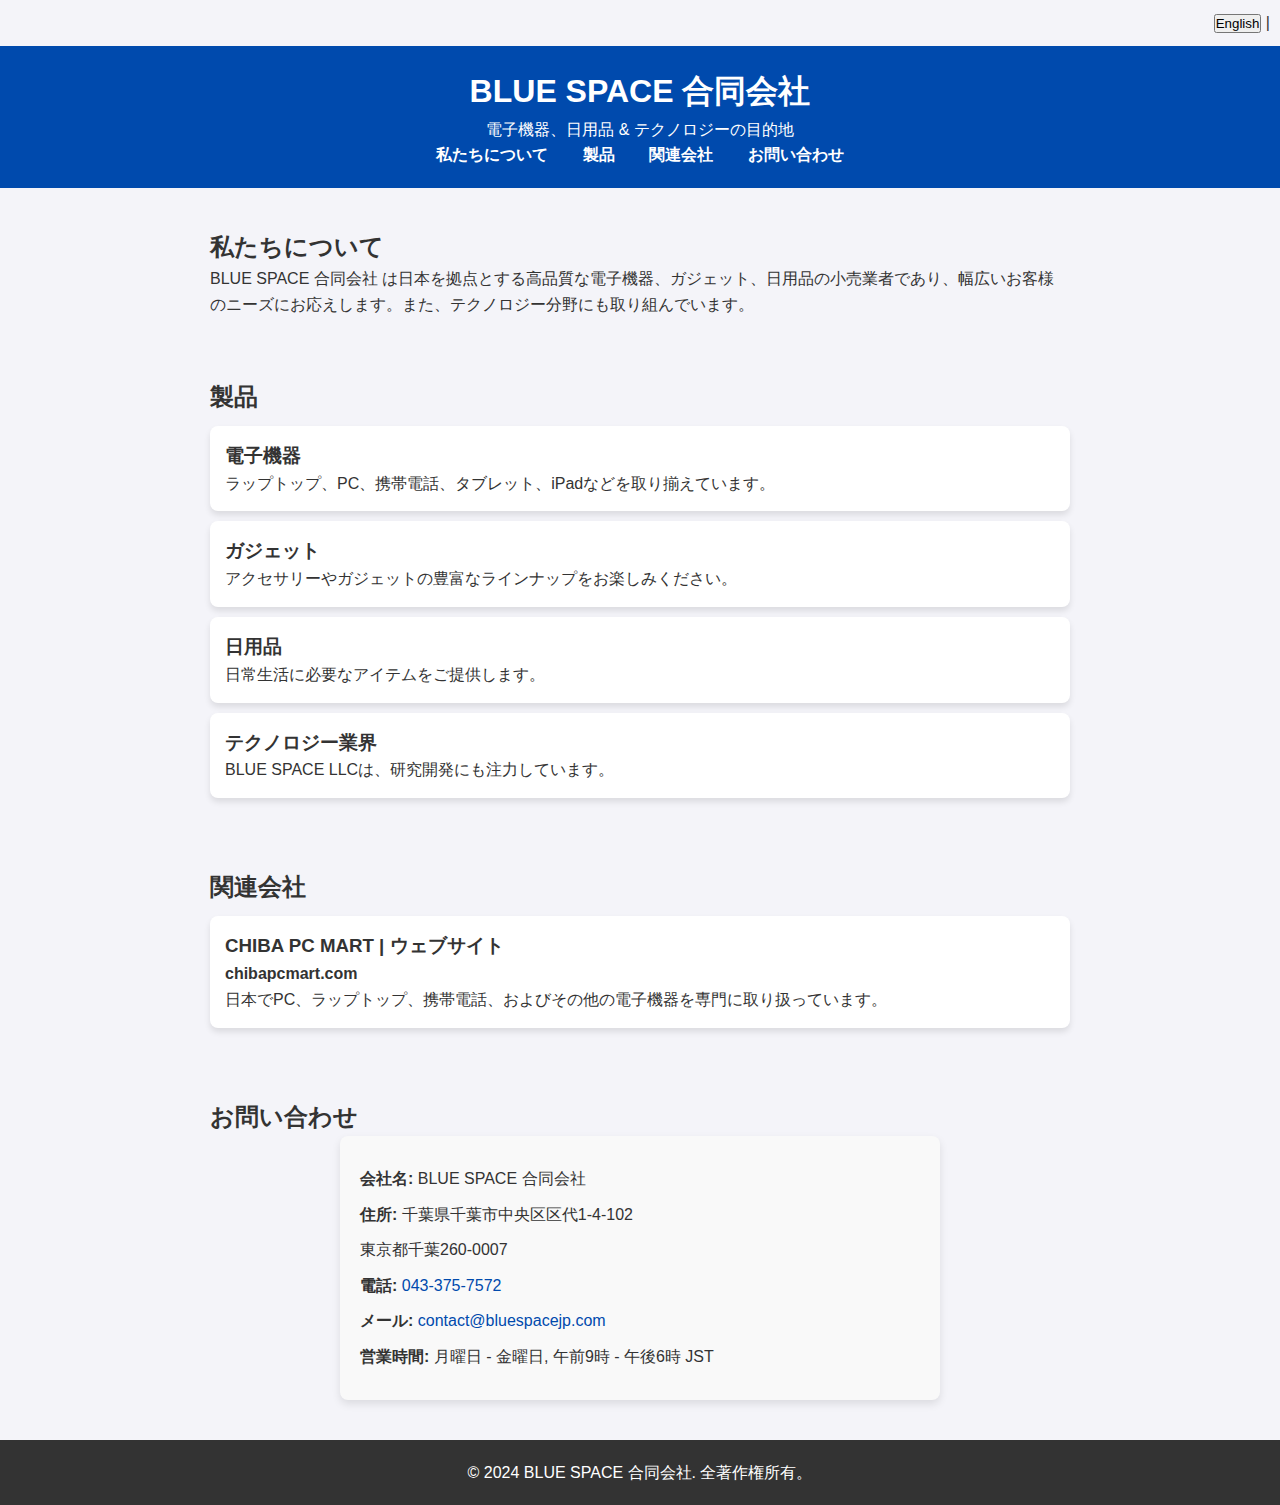
==== index.html @ 4b646bb5 "inialize the project" ====
<!DOCTYPE html>
<html lang="ja">
<head>
  <meta charset="UTF-8">
  <meta name="viewport" content="width=device-width, initial-scale=1.0">
  <meta name="description" content="BLUE SPACE 合同会社 - 電子機器、ガジェット、日用品の日本拠点ストア。ラップトップ、PC、携帯電話、タブレットなどを取り揃えています。">
  <meta name="keywords" content="BLUE SPACE 合同会社, 電子機器, ラップトップ, 携帯電話, ガジェット, 日用品 ,chibapcmart, chiba pc mart">
  <title>BLUE SPACE 合同会社 | 電子機器、日用品 & テクノロジー</title>
  <link rel="stylesheet" href="styles.css">
  <script src="script.js" defer></script>
  <script type="application/ld+json">
    {
      "@context": "http://schema.org",
      "@type": "Organization",
      "name": "BLUE SPACE 合同会社",
      "description": "電子機器、ガジェット、日用品を提供する日本拠点のストア。",
      "url": "https://bluespacejp.com",
      "sameAs": []
    }
  </script>
</head>
<body>

  <!-- Language Switch Button -->
  <div class="language-switch">
    <button onclick="switchLanguage('en')">English</button> |
    <!-- <button onclick="switchLanguage('ja')">日本語</button> -->
  </div>

  <!-- Header Section -->
  <header id="header">
    <h1>BLUE SPACE 合同会社</h1>
    <p>電子機器、日用品 & テクノロジーの目的地</p>
    <nav>
      <a href="#about">私たちについて</a>
      <a href="#products">製品</a>
      <a href="#sister-concern">関連会社</a>
      <a href="#contact">お問い合わせ</a>
    </nav>
  </header>

  <!-- About Section -->
  <section id="about">
    <h2>私たちについて</h2>
    <p>BLUE SPACE 合同会社 は日本を拠点とする高品質な電子機器、ガジェット、日用品の小売業者であり、幅広いお客様のニーズにお応えします。また、テクノロジー分野にも取り組んでいます。</p>
  </section>

  <!-- Products Section -->
  <section id="products">
    <h2>製品</h2>
    <div class="product-category">
      <h3>電子機器</h3>
      <p>ラップトップ、PC、携帯電話、タブレット、iPadなどを取り揃えています。</p>
    </div>
    <div class="product-category">
      <h3>ガジェット</h3>
      <p>アクセサリーやガジェットの豊富なラインナップをお楽しみください。</p>
    </div>
    <div class="product-category">
      <h3>日用品</h3>
      <p>日常生活に必要なアイテムをご提供します。</p>
    </div>
    <div class="product-category">
      <h3>テクノロジー業界</h3>
      <p>BLUE SPACE LLCは、研究開発にも注力しています。</p>
    </div>
  </section>

  <!-- Sister Concern Section -->
  <section id="sister-concern">
    <h2>関連会社</h2>
    <div class="sister-concern-details">
      <h3>CHIBA PC MART | <span onclick="goChibaWebsite()">ウェブサイト</span></h3>
      <h4 onclick="goChibaWebsite()">chibapcmart.com</h4>
      <p>日本でPC、ラップトップ、携帯電話、およびその他の電子機器を専門に取り扱っています。</p>
    </div>
  </section>

  <!-- Contact Section -->
  <section id="contact">
    <h2>お問い合わせ</h2>
    <div class="contact-details">
      <p><strong>会社名:</strong> BLUE SPACE 合同会社</p>
      <p><strong>住所:</strong> 千葉県千葉市中央区区代1-4-102 </p>
      <p>東京都千葉260-0007</p>
      <p><strong>電話:</strong> <a href="tel:043-375-7572">043-375-7572</a></p>
      <p><strong>メール:</strong> <a href="mailto:contact@bluespacejp.com">contact@bluespacejp.com</a></p>
      <p><strong>営業時間:</strong> 月曜日 - 金曜日, 午前9時 - 午後6時 JST</p>
    </div>
  </section>

  <footer>
    <p>&copy; 2024 BLUE SPACE 合同会社. 全著作権所有。</p>
  </footer>

</body>
</html>
---- styles.css ----
/* Global Styles */
* {
    margin: 0;
    padding: 0;
    box-sizing: border-box;
  }
  body {
    font-family: Arial, sans-serif;
    color: #333;
    line-height: 1.6;
    background-color: #f4f4f9;
  }
  
  /* Language Switch */
  .language-switch {
    text-align: right;
    padding: 10px;
  }
  
  /* Header styling */
  #header {
    text-align: center;
    padding: 20px;
    background: #004aad;
    color: white;
  }
  nav a {
    margin: 0 15px;
    color: white;
    text-decoration: none;
    font-weight: bold;
  }
  
  /* Section styling */
  section {
    padding: 20px;
    max-width: 900px;
    margin: auto;
    margin-top: 20px;
  }
  
  /* Product and Sister concern Styling */
  .product-category, .sister-concern-details {
    background: #ffffff;
    padding: 15px;
    margin: 10px 0;
    border-radius: 8px;
    box-shadow: 0 4px 6px rgba(0, 0, 0, 0.1);
  }
  
  /* Gallery Section */
  .picture img {
    width: 100%;
    max-width: 200px;
    margin: 10px;
    border-radius: 8px;
    box-shadow: 0 4px 6px rgba(0, 0, 0, 0.1);
  }
  
  /* Contact Section*/
  .contact-details {
    max-width: 600px;
    margin: auto;
    padding: 20px;
    background: #f9f9f9;
    border-radius: 8px;
    box-shadow: 0 4px 8px rgba(0, 0, 0, 0.1);
  }
  
  .contact-details p {
    margin: 10px 0;
    font-size: 16px;
    line-height: 1.6;
  }
  
  .contact-details a {
    color: #004aad;
    text-decoration: none;
  }
  
  .contact-details a:hover {
    text-decoration: underline;
  }
  

  /* Footer */
  footer {
    text-align: center;
    padding: 20px;
    background: #333;
    color: white;
    margin-top: 20px;
  }
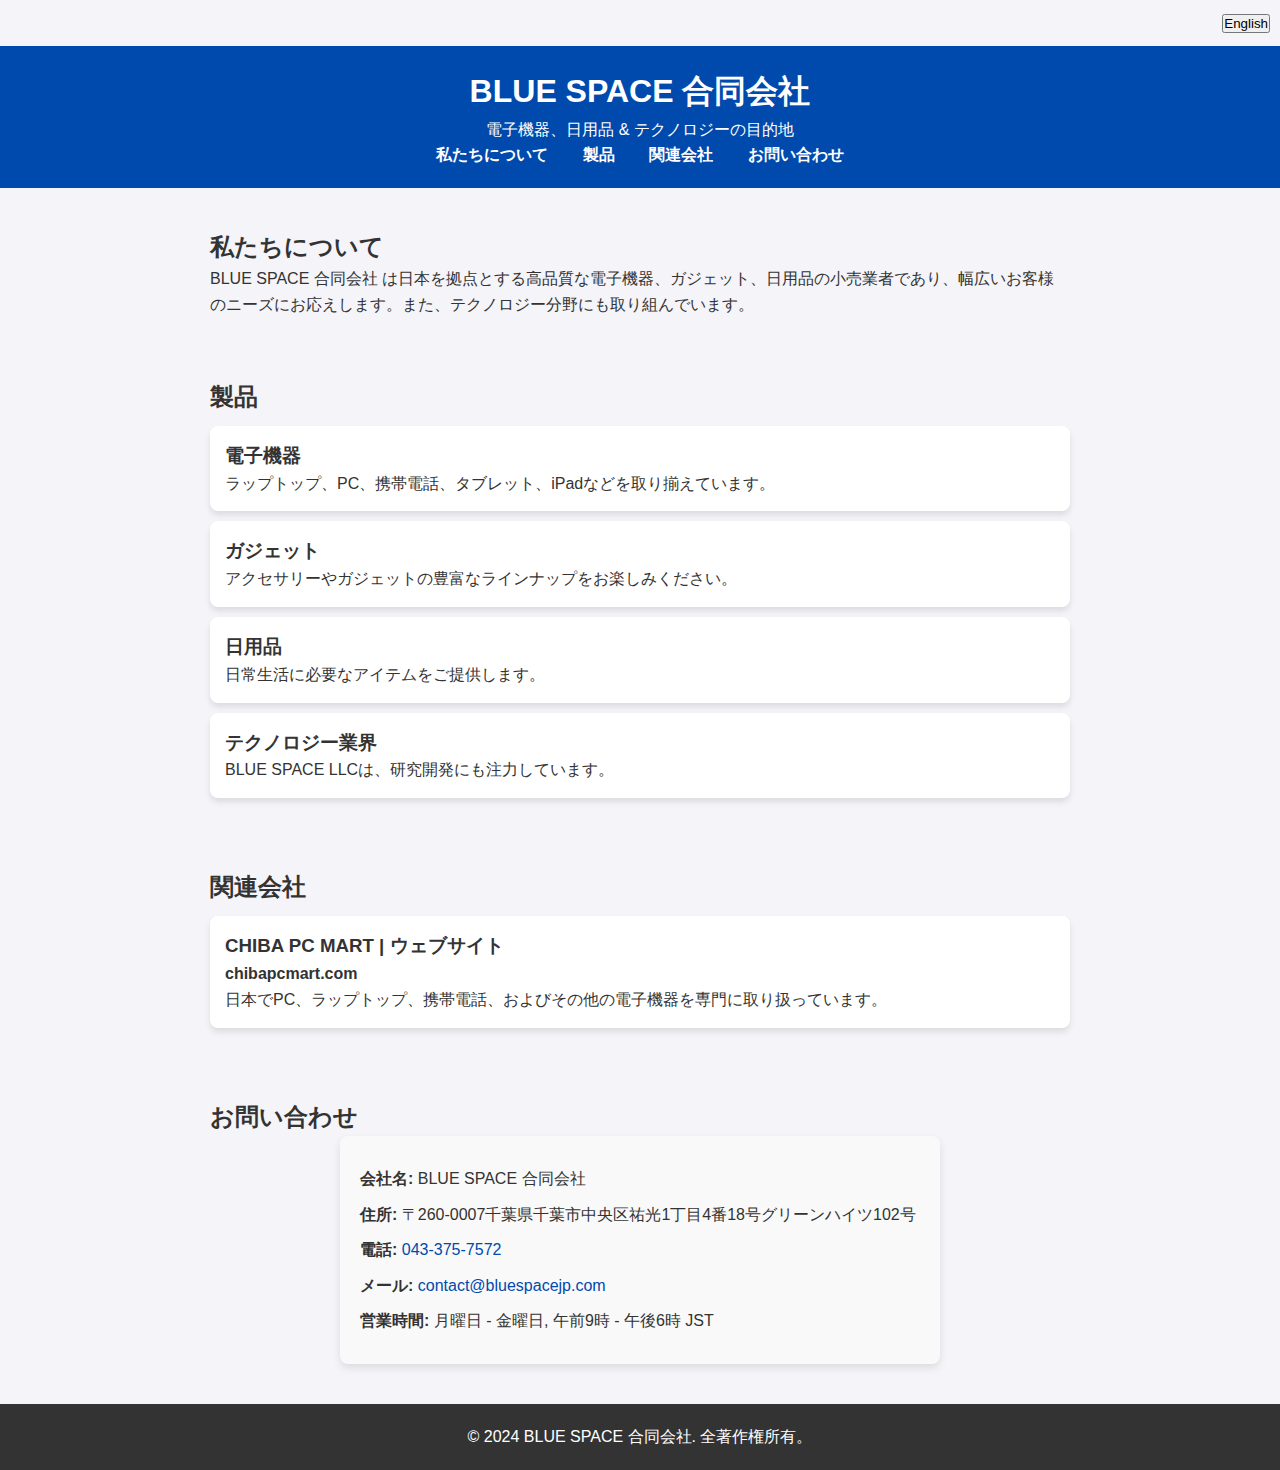
==== commit 5bbb5ece: "address section correction done" ====
--- a/index.html
+++ b/index.html
@@ -23,7 +23,7 @@
 
   <!-- Language Switch Button -->
   <div class="language-switch">
-    <button onclick="switchLanguage('en')">English</button> |
+    <button onclick="switchLanguage('en')">English</button>
     <!-- <button onclick="switchLanguage('ja')">日本語</button> -->
   </div>
 
@@ -81,8 +81,8 @@
     <h2>お問い合わせ</h2>
     <div class="contact-details">
       <p><strong>会社名:</strong> BLUE SPACE 合同会社</p>
-      <p><strong>住所:</strong> 千葉県千葉市中央区区代1-4-102 </p>
-      <p>東京都千葉260-0007</p>
+      <p><strong>住所:</strong> 〒260-0007千葉県千葉市中央区祐光1丁目4番18号グリーンハイツ102号 </p>
+    
       <p><strong>電話:</strong> <a href="tel:043-375-7572">043-375-7572</a></p>
       <p><strong>メール:</strong> <a href="mailto:contact@bluespacejp.com">contact@bluespacejp.com</a></p>
       <p><strong>営業時間:</strong> 月曜日 - 金曜日, 午前9時 - 午後6時 JST</p>
